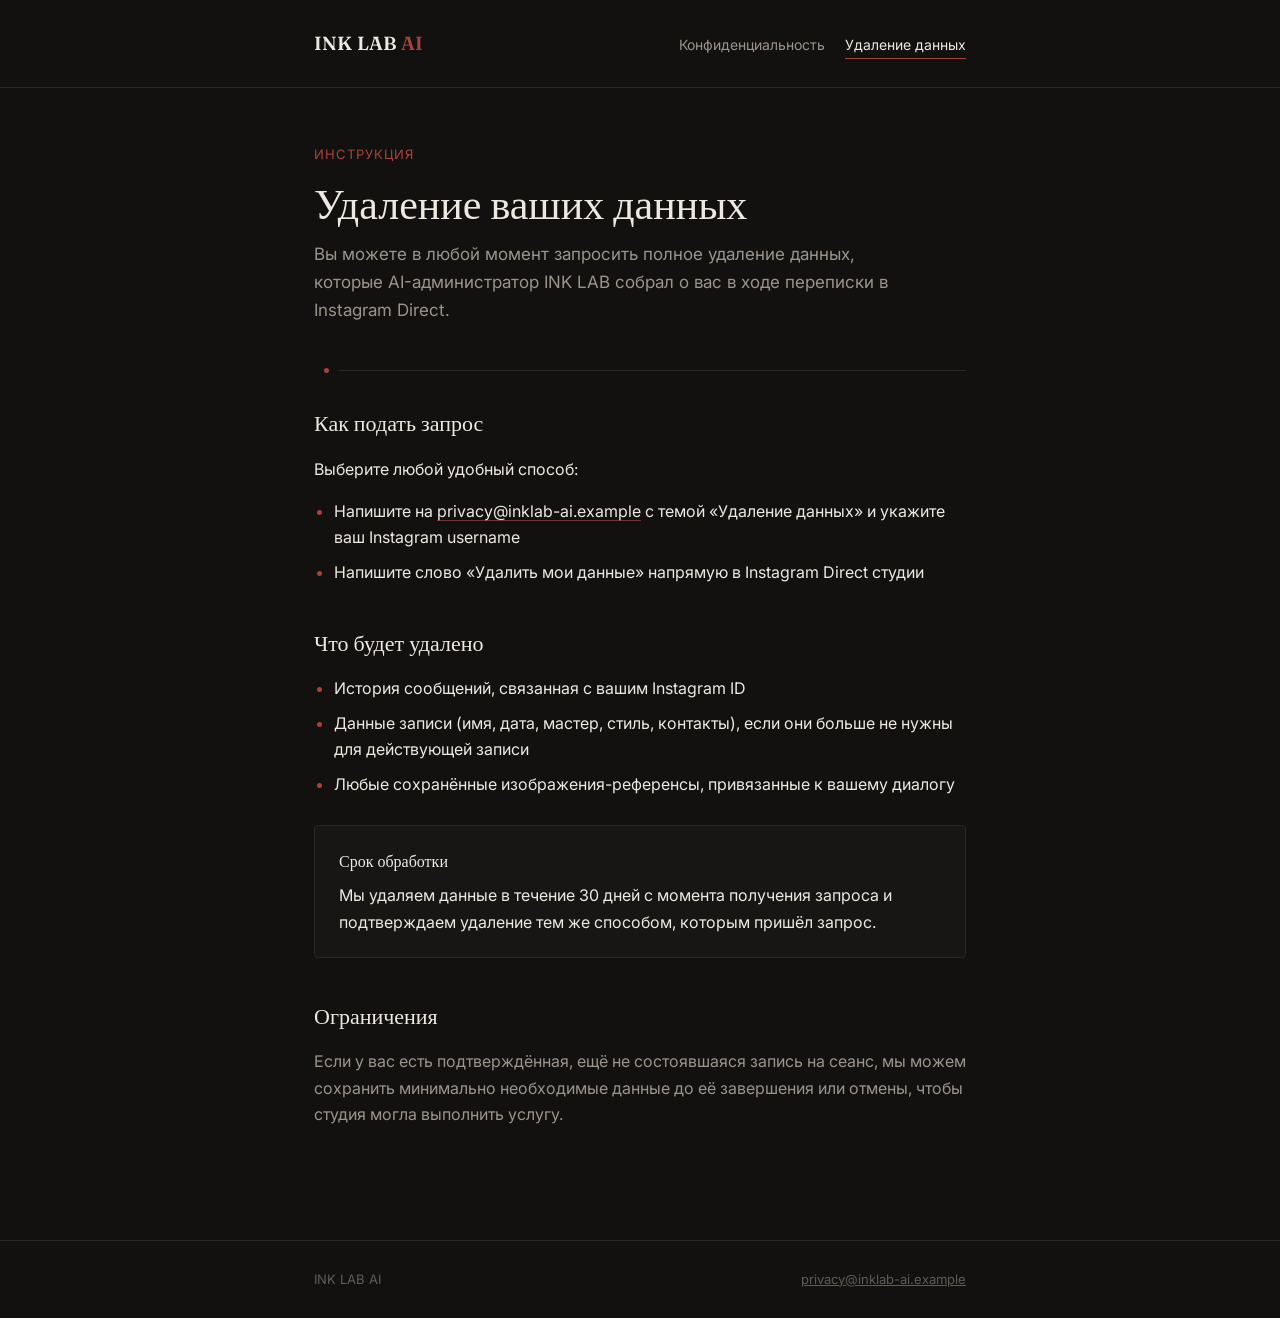
==== data-deletion.html @ cd473a55 "Add files via upload" ====
<!DOCTYPE html>
<html lang="ru">
<head>
<meta charset="UTF-8">
<meta name="viewport" content="width=device-width, initial-scale=1.0">
<title>Удаление данных — INK LAB AI</title>
<meta name="description" content="Как запросить удаление своих данных из AI-администратора INK LAB.">
<link rel="stylesheet" href="style.css">
</head>
<body>

<header class="top">
  <div class="wrap">
    <a class="brand" href="index.html">INK LAB <span>AI</span></a>
    <nav class="pages" aria-label="Страницы">
      <a href="privacy-policy.html">Конфиденциальность</a>
      <a href="data-deletion.html" aria-current="page">Удаление данных</a>
    </nav>
  </div>
</header>

<main>
  <div class="wrap">
    <p class="eyebrow">Инструкция</p>
    <h1>Удаление ваших данных</h1>
    <p class="lede">
      Вы можете в любой момент запросить полное удаление данных, которые
      AI-администратор INK LAB собрал о вас в ходе переписки в Instagram Direct.
    </p>

    <div class="stitch"><span class="dot"></span></div>

    <h2>Как подать запрос</h2>
    <p>Выберите любой удобный способ:</p>
    <ul>
      <li>Напишите на <a class="inline" href="mailto:privacy@inklab-ai.example">privacy@inklab-ai.example</a> с темой «Удаление данных» и укажите ваш Instagram username</li>
      <li>Напишите слово «Удалить мои данные» напрямую в Instagram Direct студии</li>
    </ul>

    <h2>Что будет удалено</h2>
    <ul>
      <li>История сообщений, связанная с вашим Instagram ID</li>
      <li>Данные записи (имя, дата, мастер, стиль, контакты), если они больше не нужны для действующей записи</li>
      <li>Любые сохранённые изображения-референсы, привязанные к вашему диалогу</li>
    </ul>

    <div class="card">
      <h3>Срок обработки</h3>
      <p>Мы удаляем данные в течение 30 дней с момента получения запроса и подтверждаем удаление тем же способом, которым пришёл запрос.</p>
    </div>

    <h2>Ограничения</h2>
    <p class="muted">
      Если у вас есть подтверждённая, ещё не состоявшаяся запись на сеанс,
      мы можем сохранить минимально необходимые данные до её завершения или
      отмены, чтобы студия могла выполнить услугу.
    </p>
  </div>
</main>

<footer>
  <div class="wrap">
    <span>INK LAB AI</span>
    <span><a href="mailto:privacy@inklab-ai.example">privacy@inklab-ai.example</a></span>
  </div>
</footer>

</body>
</html>
---- style.css ----
@import url('https://fonts.googleapis.com/css2?family=Fraunces:opsz,wght@9..144,400;9..144,500;9..144,600&family=Inter:wght@400;500;600&display=swap');

:root {
  --bg: #121110;
  --bg-raised: #171615;
  --ink: #ede8e0;
  --ink-dim: #9c948a;
  --ink-faint: #625b53;
  --accent: #a8433b;
  --accent-dim: #6e332f;
  --hairline: #2a2724;
  --max: 700px;
}

* { box-sizing: border-box; }

html { scroll-behavior: smooth; }

body {
  margin: 0;
  background: var(--bg);
  color: var(--ink);
  font-family: 'Inter', -apple-system, BlinkMacSystemFont, sans-serif;
  font-size: 16px;
  line-height: 1.65;
  -webkit-font-smoothing: antialiased;
}

@media (prefers-reduced-motion: reduce) {
  html { scroll-behavior: auto; }
}

.wrap {
  max-width: var(--max);
  margin: 0 auto;
  padding: 0 24px;
}

header.top {
  border-bottom: 1px solid var(--hairline);
  padding: 28px 0;
}

header.top .wrap {
  display: flex;
  align-items: baseline;
  justify-content: space-between;
  gap: 16px;
  flex-wrap: wrap;
}

.brand {
  font-family: 'Fraunces', serif;
  font-size: 19px;
  font-weight: 600;
  letter-spacing: 0.01em;
  color: var(--ink);
  text-decoration: none;
}

.brand span {
  color: var(--accent);
}

nav.pages {
  display: flex;
  gap: 20px;
  font-size: 14px;
}

nav.pages a {
  color: var(--ink-dim);
  text-decoration: none;
  border-bottom: 1px solid transparent;
  padding-bottom: 2px;
  transition: color 0.15s ease, border-color 0.15s ease;
}

nav.pages a:hover,
nav.pages a:focus-visible {
  color: var(--ink);
  border-color: var(--accent);
}

nav.pages a[aria-current="page"] {
  color: var(--ink);
  border-color: var(--accent);
}

main {
  padding: 56px 0 96px;
}

.eyebrow {
  font-size: 13px;
  letter-spacing: 0.08em;
  text-transform: uppercase;
  color: var(--accent);
  margin: 0 0 14px;
}

h1 {
  font-family: 'Fraunces', serif;
  font-weight: 500;
  font-size: clamp(30px, 5vw, 42px);
  line-height: 1.15;
  margin: 0 0 12px;
  color: var(--ink);
}

.lede {
  color: var(--ink-dim);
  font-size: 17px;
  max-width: 54ch;
  margin: 0 0 40px;
}

.stitch {
  display: flex;
  align-items: center;
  gap: 10px;
  margin: 44px 0 32px;
}

.stitch::before,
.stitch::after {
  content: "";
  height: 1px;
  flex: 1;
  background: var(--hairline);
}

.stitch::before { flex: 0 0 0; }

.stitch .dot {
  width: 5px;
  height: 5px;
  border-radius: 50%;
  background: var(--accent);
  flex: none;
}

h2 {
  font-family: 'Fraunces', serif;
  font-weight: 500;
  font-size: 22px;
  margin: 40px 0 14px;
  color: var(--ink);
}

h2:first-of-type { margin-top: 0; }

p { margin: 0 0 16px; color: var(--ink); }

p.muted { color: var(--ink-dim); }

ul {
  margin: 0 0 16px;
  padding-left: 20px;
  color: var(--ink);
}

li { margin-bottom: 8px; }

li::marker { color: var(--accent); }

a.inline {
  color: var(--ink);
  text-decoration: underline;
  text-decoration-color: var(--accent-dim);
  text-underline-offset: 3px;
  transition: text-decoration-color 0.15s ease;
}

a.inline:hover { text-decoration-color: var(--accent); }

.card {
  background: var(--bg-raised);
  border: 1px solid var(--hairline);
  border-radius: 4px;
  padding: 22px 24px;
  margin: 28px 0;
}

.card h3 {
  font-family: 'Fraunces', serif;
  font-weight: 500;
  font-size: 16px;
  margin: 0 0 8px;
  color: var(--ink);
}

.card p:last-child { margin-bottom: 0; }

table {
  width: 100%;
  border-collapse: collapse;
  margin: 8px 0 24px;
  font-size: 15px;
}

th, td {
  text-align: left;
  padding: 10px 12px 10px 0;
  border-bottom: 1px solid var(--hairline);
  vertical-align: top;
}

th {
  color: var(--ink-dim);
  font-weight: 500;
  font-size: 13px;
  text-transform: uppercase;
  letter-spacing: 0.04em;
}

footer {
  border-top: 1px solid var(--hairline);
  padding: 28px 0;
}

footer .wrap {
  display: flex;
  justify-content: space-between;
  gap: 16px;
  flex-wrap: wrap;
  color: var(--ink-faint);
  font-size: 13px;
}

footer a { color: var(--ink-faint); }

.updated {
  color: var(--ink-faint);
  font-size: 13px;
  margin-bottom: 4px;
}

:focus-visible {
  outline: 2px solid var(--accent);
  outline-offset: 2px;
}
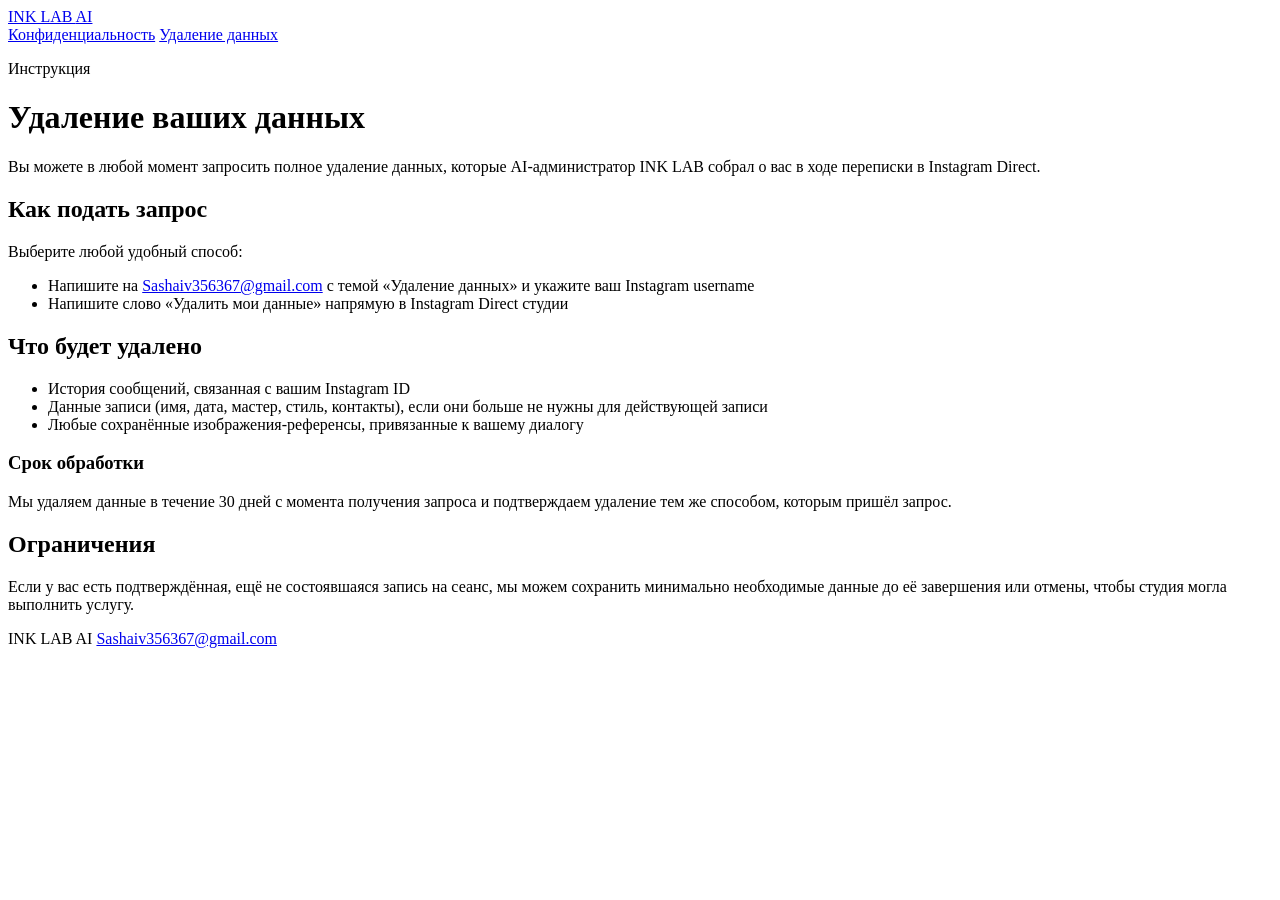
==== commit 2f4a3e83: "Rename data-deletion (1).html to data-deletion.html" ====
--- a/data-deletion.html
+++ b/data-deletion.html
@@ -33,7 +33,7 @@
     <h2>Как подать запрос</h2>
     <p>Выберите любой удобный способ:</p>
     <ul>
-      <li>Напишите на <a class="inline" href="mailto:privacy@inklab-ai.example">privacy@inklab-ai.example</a> с темой «Удаление данных» и укажите ваш Instagram username</li>
+      <li>Напишите на <a class="inline" href="mailto:Sashaiv356367@gmail.com">Sashaiv356367@gmail.com</a> с темой «Удаление данных» и укажите ваш Instagram username</li>
       <li>Напишите слово «Удалить мои данные» напрямую в Instagram Direct студии</li>
     </ul>
 
@@ -61,7 +61,7 @@
 <footer>
   <div class="wrap">
     <span>INK LAB AI</span>
-    <span><a href="mailto:privacy@inklab-ai.example">privacy@inklab-ai.example</a></span>
+    <span><a href="mailto:Sashaiv356367@gmail.com">Sashaiv356367@gmail.com</a></span>
   </div>
 </footer>
 
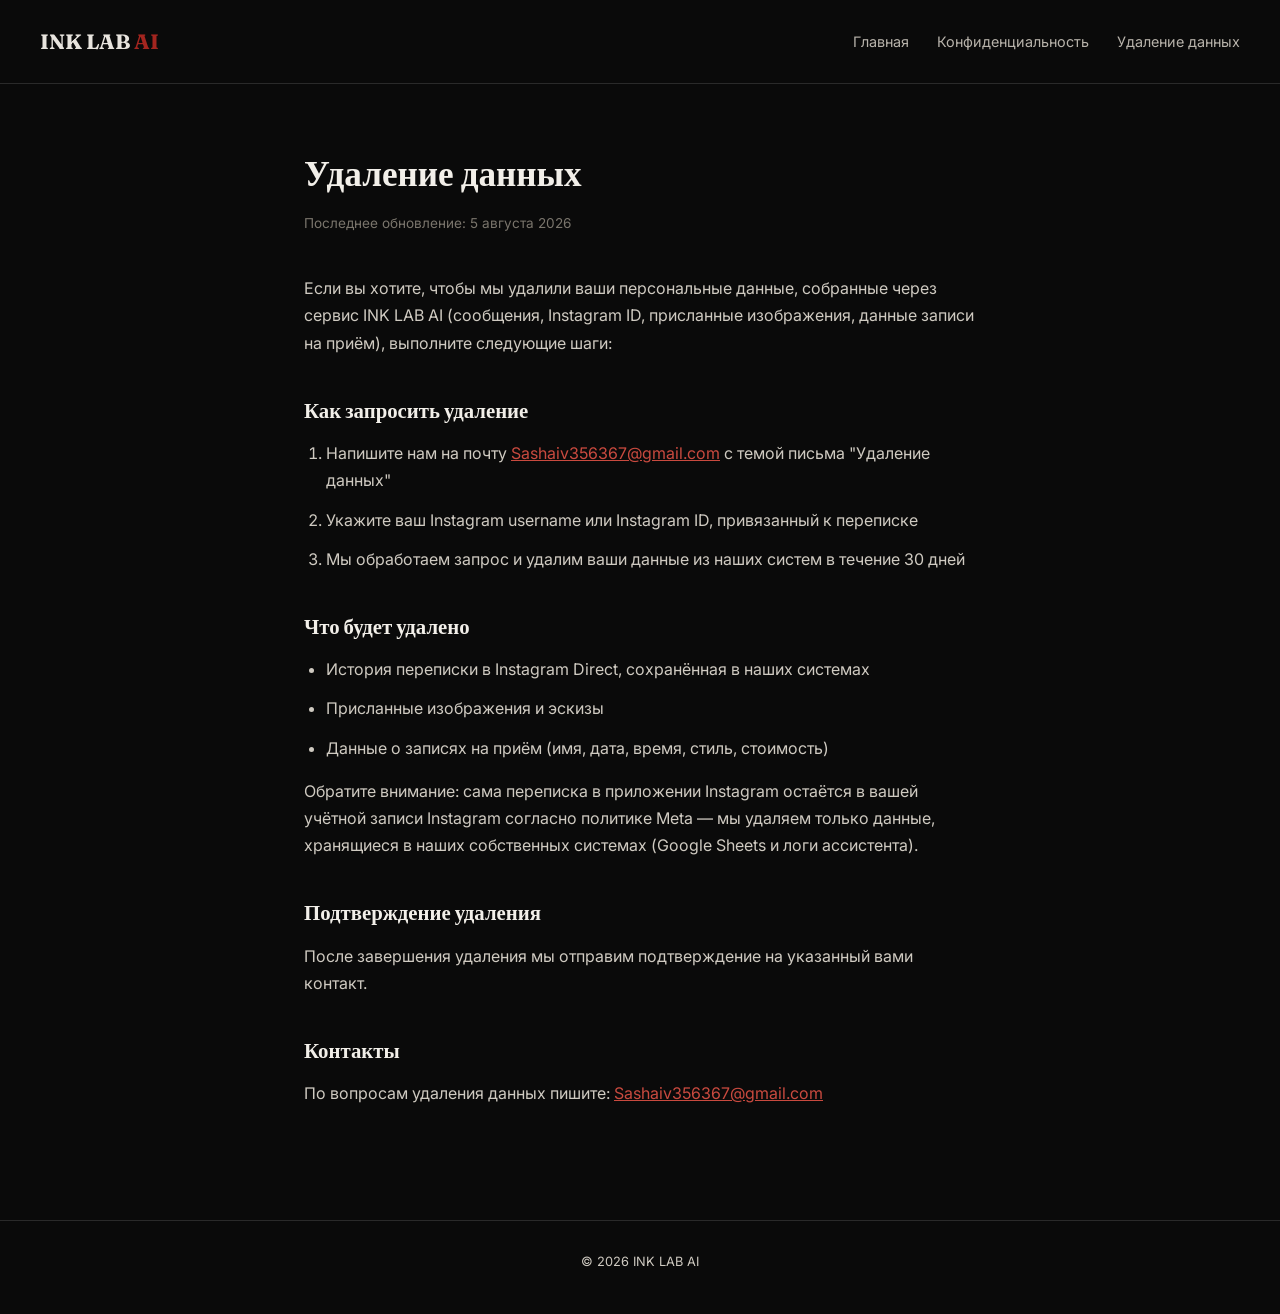
==== commit 58a03800: "Revise data deletion page layout and content" ====
--- a/data-deletion.html
+++ b/data-deletion.html
@@ -4,66 +4,117 @@
 <meta charset="UTF-8">
 <meta name="viewport" content="width=device-width, initial-scale=1.0">
 <title>Удаление данных — INK LAB AI</title>
-<meta name="description" content="Как запросить удаление своих данных из AI-администратора INK LAB.">
-<link rel="stylesheet" href="style.css">
+<link href="https://fonts.googleapis.com/css2?family=Fraunces:wght@600;700&family=Inter:wght@400;500;600&display=swap" rel="stylesheet">
+<style>
+  * { box-sizing: border-box; margin: 0; padding: 0; }
+  body {
+    background: #0a0a0a;
+    color: #e8e4de;
+    font-family: 'Inter', sans-serif;
+    line-height: 1.7;
+  }
+  header {
+    padding: 24px 40px;
+    border-bottom: 1px solid #2a2a2a;
+    display: flex;
+    justify-content: space-between;
+    align-items: center;
+    flex-wrap: wrap;
+  }
+  .logo {
+    font-family: 'Fraunces', serif;
+    font-weight: 700;
+    font-size: 1.3rem;
+    color: #e8e4de;
+    text-decoration: none;
+  }
+  .logo span { color: #a3251f; }
+  nav a {
+    color: #b8b3ab;
+    text-decoration: none;
+    margin-left: 24px;
+    font-size: 0.9rem;
+  }
+  nav a:hover { color: #a3251f; }
+  main {
+    max-width: 720px;
+    margin: 0 auto;
+    padding: 60px 24px 100px;
+  }
+  h1 {
+    font-family: 'Fraunces', serif;
+    font-weight: 700;
+    font-size: 2.2rem;
+    margin-bottom: 8px;
+    color: #f2efe9;
+  }
+  .updated {
+    color: #7a756c;
+    font-size: 0.85rem;
+    margin-bottom: 40px;
+  }
+  h2 {
+    font-family: 'Fraunces', serif;
+    font-weight: 600;
+    font-size: 1.3rem;
+    margin-top: 36px;
+    margin-bottom: 12px;
+    color: #f2efe9;
+  }
+  p, li { color: #cfcac1; margin-bottom: 12px; }
+  ul, ol { padding-left: 22px; margin-bottom: 16px; }
+  a { color: #c94a3f; }
+  strong { color: #e8e4de; }
+  footer {
+    text-align: center;
+    padding: 30px;
+    color: #5a564e;
+    font-size: 0.8rem;
+    border-top: 1px solid #2a2a2a;
+  }
+</style>
 </head>
 <body>
-
-<header class="top">
-  <div class="wrap">
-    <a class="brand" href="index.html">INK LAB <span>AI</span></a>
-    <nav class="pages" aria-label="Страницы">
-      <a href="privacy-policy.html">Конфиденциальность</a>
-      <a href="data-deletion.html" aria-current="page">Удаление данных</a>
-    </nav>
-  </div>
+<header>
+  <a href="index.html" class="logo">INK LAB <span>AI</span></a>
+  <nav>
+    <a href="index.html">Главная</a>
+    <a href="privacy-policy.html">Конфиденциальность</a>
+    <a href="data-deletion.html">Удаление данных</a>
+  </nav>
 </header>
 
 <main>
-  <div class="wrap">
-    <p class="eyebrow">Инструкция</p>
-    <h1>Удаление ваших данных</h1>
-    <p class="lede">
-      Вы можете в любой момент запросить полное удаление данных, которые
-      AI-администратор INK LAB собрал о вас в ходе переписки в Instagram Direct.
-    </p>
+  <h1>Удаление данных</h1>
+  <p class="updated">Последнее обновление: 5 августа 2026</p>
 
-    <div class="stitch"><span class="dot"></span></div>
+  <p>Если вы хотите, чтобы мы удалили ваши персональные данные, собранные через сервис INK LAB AI (сообщения, Instagram ID, присланные изображения, данные записи на приём), выполните следующие шаги:</p>
 
-    <h2>Как подать запрос</h2>
-    <p>Выберите любой удобный способ:</p>
-    <ul>
-      <li>Напишите на <a class="inline" href="mailto:Sashaiv356367@gmail.com">Sashaiv356367@gmail.com</a> с темой «Удаление данных» и укажите ваш Instagram username</li>
-      <li>Напишите слово «Удалить мои данные» напрямую в Instagram Direct студии</li>
-    </ul>
+  <h2>Как запросить удаление</h2>
+  <ol>
+    <li>Напишите нам на почту <a href="mailto:Sashaiv356367@gmail.com">Sashaiv356367@gmail.com</a> с темой письма "Удаление данных"</li>
+    <li>Укажите ваш Instagram username или Instagram ID, привязанный к переписке</li>
+    <li>Мы обработаем запрос и удалим ваши данные из наших систем в течение 30 дней</li>
+  </ol>
 
-    <h2>Что будет удалено</h2>
-    <ul>
-      <li>История сообщений, связанная с вашим Instagram ID</li>
-      <li>Данные записи (имя, дата, мастер, стиль, контакты), если они больше не нужны для действующей записи</li>
-      <li>Любые сохранённые изображения-референсы, привязанные к вашему диалогу</li>
-    </ul>
+  <h2>Что будет удалено</h2>
+  <ul>
+    <li>История переписки в Instagram Direct, сохранённая в наших системах</li>
+    <li>Присланные изображения и эскизы</li>
+    <li>Данные о записях на приём (имя, дата, время, стиль, стоимость)</li>
+  </ul>
 
-    <div class="card">
-      <h3>Срок обработки</h3>
-      <p>Мы удаляем данные в течение 30 дней с момента получения запроса и подтверждаем удаление тем же способом, которым пришёл запрос.</p>
-    </div>
+  <p>Обратите внимание: сама переписка в приложении Instagram остаётся в вашей учётной записи Instagram согласно политике Meta — мы удаляем только данные, хранящиеся в наших собственных системах (Google Sheets и логи ассистента).</p>
 
-    <h2>Ограничения</h2>
-    <p class="muted">
-      Если у вас есть подтверждённая, ещё не состоявшаяся запись на сеанс,
-      мы можем сохранить минимально необходимые данные до её завершения или
-      отмены, чтобы студия могла выполнить услугу.
-    </p>
-  </div>
+  <h2>Подтверждение удаления</h2>
+  <p>После завершения удаления мы отправим подтверждение на указанный вами контакт.</p>
+
+  <h2>Контакты</h2>
+  <p>По вопросам удаления данных пишите: <a href="mailto:Sashaiv356367@gmail.com">Sashaiv356367@gmail.com</a></p>
 </main>
 
 <footer>
-  <div class="wrap">
-    <span>INK LAB AI</span>
-    <span><a href="mailto:Sashaiv356367@gmail.com">Sashaiv356367@gmail.com</a></span>
-  </div>
+  <p>© 2026 INK LAB AI</p>
 </footer>
-
 </body>
 </html>
